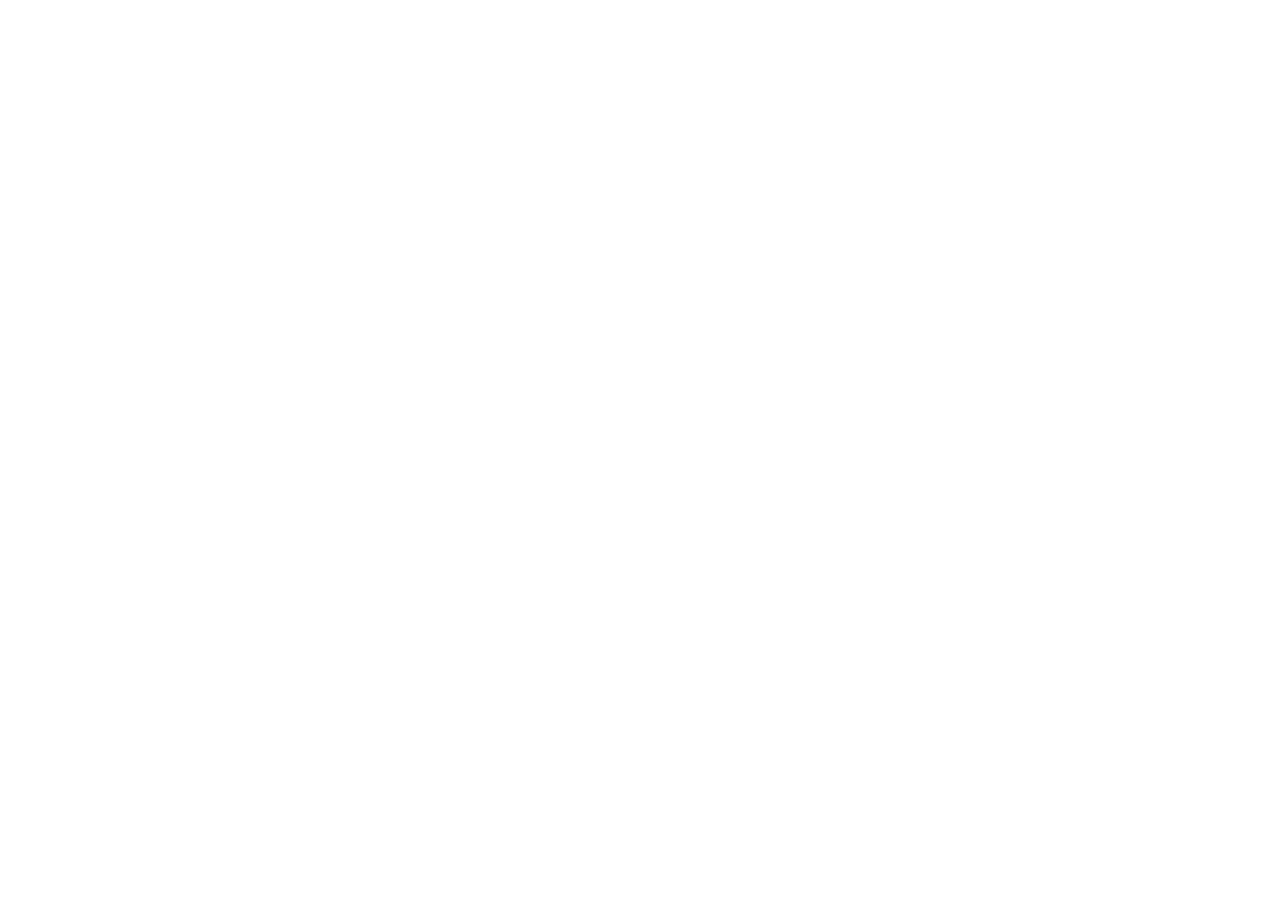
==== index.html @ 3525509f "first commit" ====
<!DOCTYPE html>
<html lang="en">
  <head>
    <meta charset="UTF-8" />
    <meta http-equiv="X-UA-Compatible" content="IE=edge" />
    <meta name="viewport" content="width=device-width, initial-scale=1.0" />
    <!-- fonts -->
    <link rel="preconnect" href="https://fonts.googleapis.com" />
    <link rel="preconnect" href="https://fonts.gstatic.com" crossorigin />
    <link
      href="https://fonts.googleapis.com/css2?family=Source+Sans+Pro:wght@300;400;700&display=swap"
      rel="stylesheet"
    />
    <!-- Icons -->
    <!-- Stylesheet -->
    <title>Furnate</title>
  </head>
  <body>
    <!-- jquery -->
  </body>
</html>
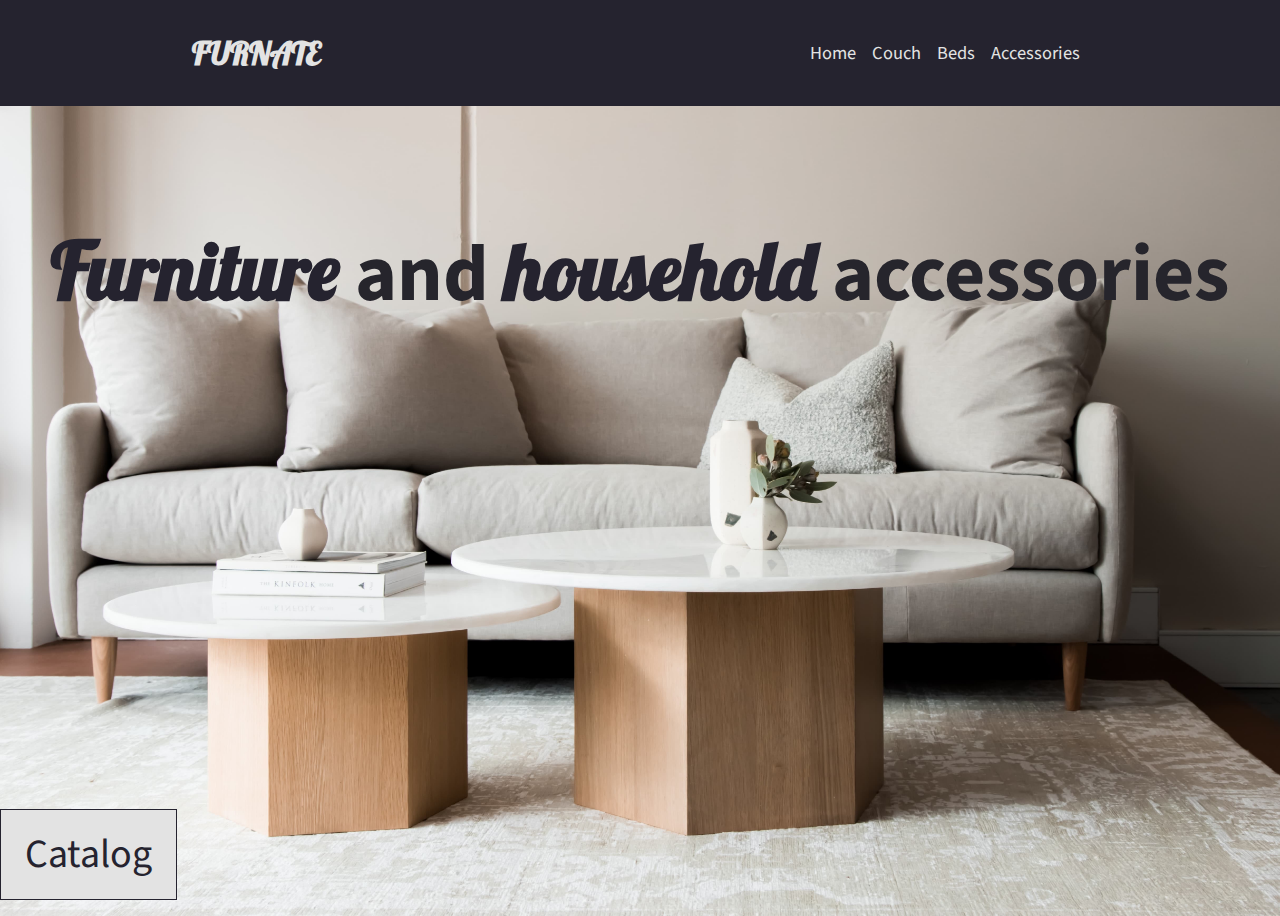
==== commit b3adcfa3: "header section done and responsive" ====
--- a/index.html
+++ b/index.html
@@ -8,14 +8,59 @@
     <link rel="preconnect" href="https://fonts.googleapis.com" />
     <link rel="preconnect" href="https://fonts.gstatic.com" crossorigin />
     <link
-      href="https://fonts.googleapis.com/css2?family=Source+Sans+Pro:wght@300;400;700&display=swap"
+      href="https://fonts.googleapis.com/css2?family=Lobster&family=Source+Sans+Pro:wght@300;400;700&display=swap"
       rel="stylesheet"
     />
     <!-- Icons -->
+    <link
+      rel="stylesheet"
+      href="https://cdnjs.cloudflare.com/ajax/libs/font-awesome/6.1.1/css/all.min.css"
+      integrity="sha512-KfkfwYDsLkIlwQp6LFnl8zNdLGxu9YAA1QvwINks4PhcElQSvqcyVLLD9aMhXd13uQjoXtEKNosOWaZqXgel0g=="
+      crossorigin="anonymous"
+      referrerpolicy="no-referrer"
+    />
     <!-- Stylesheet -->
+    <link rel="stylesheet" href="style.css" />
     <title>Furnate</title>
   </head>
   <body>
-    <!-- jquery -->
+    <!-- landing page -->
+    <header>
+      <nav class="nav">
+        <h1 class="logo">FURNATE</h1>
+        <button class="hamburger" id="hamburger">
+          <i class="menu menu-open fas fa-bars"></i>
+          <i class="menu menu-closed fa-solid fa-x"></i>
+        </button>
+        <ul class="nav-list" id="nav-ul">
+          <li><a href="#">Home</a></li>
+          <li><a href="#">Couch</a></li>
+          <li><a href="#">Beds</a></li>
+          <li><a href="#">Accessories</a></li>
+        </ul>
+      </nav>
+      <main class="landing">
+        <h1>
+          <span class="lobster">Furniture</span> and
+          <span class="lobster">household</span> accessories
+        </h1>
+        <a class="link-cta" href="#"
+          >Catalog
+          <span class="arrow"><i class="fa-solid fa-arrow-down-long"></i></span
+        ></a>
+      </main>
+    </header>
+
+    <!-- Catalog -->
+    <section id="couch" class="couch"></section>
+
+    <!-- beds -->
+    <section id="beds" class="beds"></section>
+
+    <!-- accessories -->
+    <section id="accessories" class="accessories"></section>
+
+    <!-- js -->
+    <script src="main.js"></script>
   </body>
 </html>
--- a/style.css
+++ b/style.css
@@ -0,0 +1,126 @@
+* {
+  margin: 0;
+  padding: 0;
+  box-sizing: border-box;
+}
+:root {
+  --primary-clr: hsl(249, 15%, 16%);
+  --secondary-clr: hsl(249, 9%, 16%);
+  --neutral-light-gray: hsl(0, 0%, 89%);
+  --neutral-gray: hsl(60, 2%, 74%);
+  --neutral-dark-gray: hsl(60, 1%, 35%);
+
+  /* fonts */
+  --lobster: "Lobster", cursive;
+  --source-sans-pro: "Source Sans Pro", sans-serif;
+}
+body {
+  font-family: var(--source-sans-pro);
+}
+i {
+  font-size: 2rem;
+}
+.lobster {
+  font-family: var(--lobster);
+  color: var(--primary-clr);
+}
+/* resets */
+
+ul {
+  list-style: none;
+}
+a {
+  color: var(--neutral-light-gray);
+  text-decoration: none;
+  transition: color 0.3s ease;
+}
+a:hover {
+  color: var(--neutral-dark-gray);
+}
+/* header */
+header {
+  background: var(--primary-clr);
+}
+.logo {
+  color: var(--neutral-light-gray);
+  font-family: var(--lobster);
+}
+.hamburger {
+  display: none;
+  background-color: transparent;
+  border: 0;
+  color: var(--neutral-light-gray);
+  cursor: pointer;
+  font-size: 1.25rem;
+}
+.nav {
+  display: flex;
+  justify-content: space-between;
+  align-items: center;
+  flex-wrap: wrap;
+  max-width: 70%;
+  margin: 0rem auto;
+  padding: 2rem 0;
+}
+.nav-list {
+  display: flex;
+  align-items: center;
+  flex-wrap: Wrap;
+}
+.nav-list li {
+  margin-left: 0.5rem;
+  font-size: 1.15rem;
+  margin: 0.5rem;
+}
+header main {
+  background: url("assets/landing-couch.jpg");
+  background-position: bottom center;
+  background-size: cover;
+  height: 90vh;
+}
+.landing h1 {
+  font-size: 5rem;
+  text-align: center;
+  padding-top: 7rem;
+  color: var(--secondary-clr);
+}
+.landing .link-cta {
+  font-size: 2.5rem;
+  background: var(--neutral-light-gray);
+  color: var(--primary-clr);
+  padding: 1rem 1.5rem;
+  position: absolute;
+  left: 0;
+  bottom: 0;
+
+  border: 1px solid var(--primary-clr);
+}
+.rotated {
+  transform: rotate(50deg);
+}
+.visible {
+  display: block;
+}
+.hidden {
+  display: none;
+}
+/* media queries */
+
+@media screen and (max-width: 767px) {
+  .nav-list {
+    display: none;
+    width: 100%;
+  }
+  .nav-list.show {
+    display: flex;
+    justify-content: center;
+    flex-direction: column;
+  }
+  .nav-list .show {
+    display: flex;
+  }
+
+  .hamburger {
+    display: block;
+  }
+}
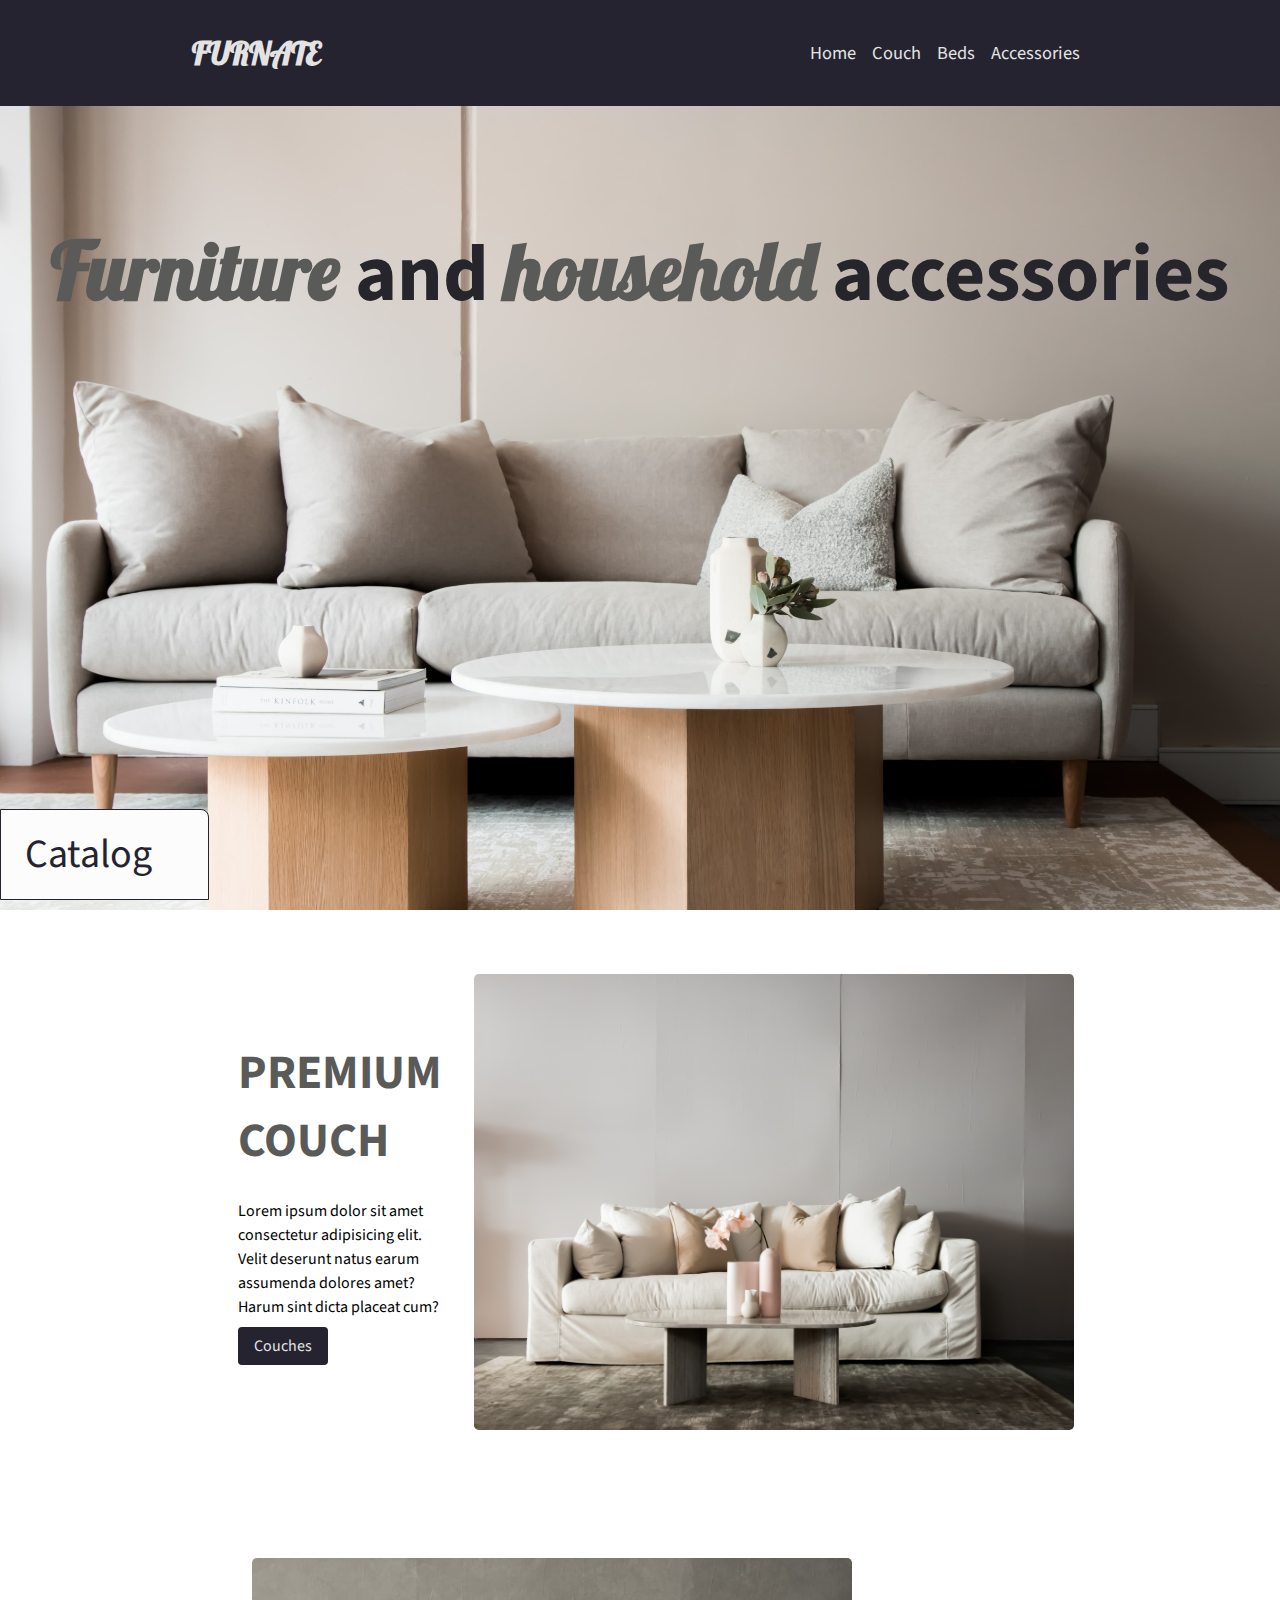
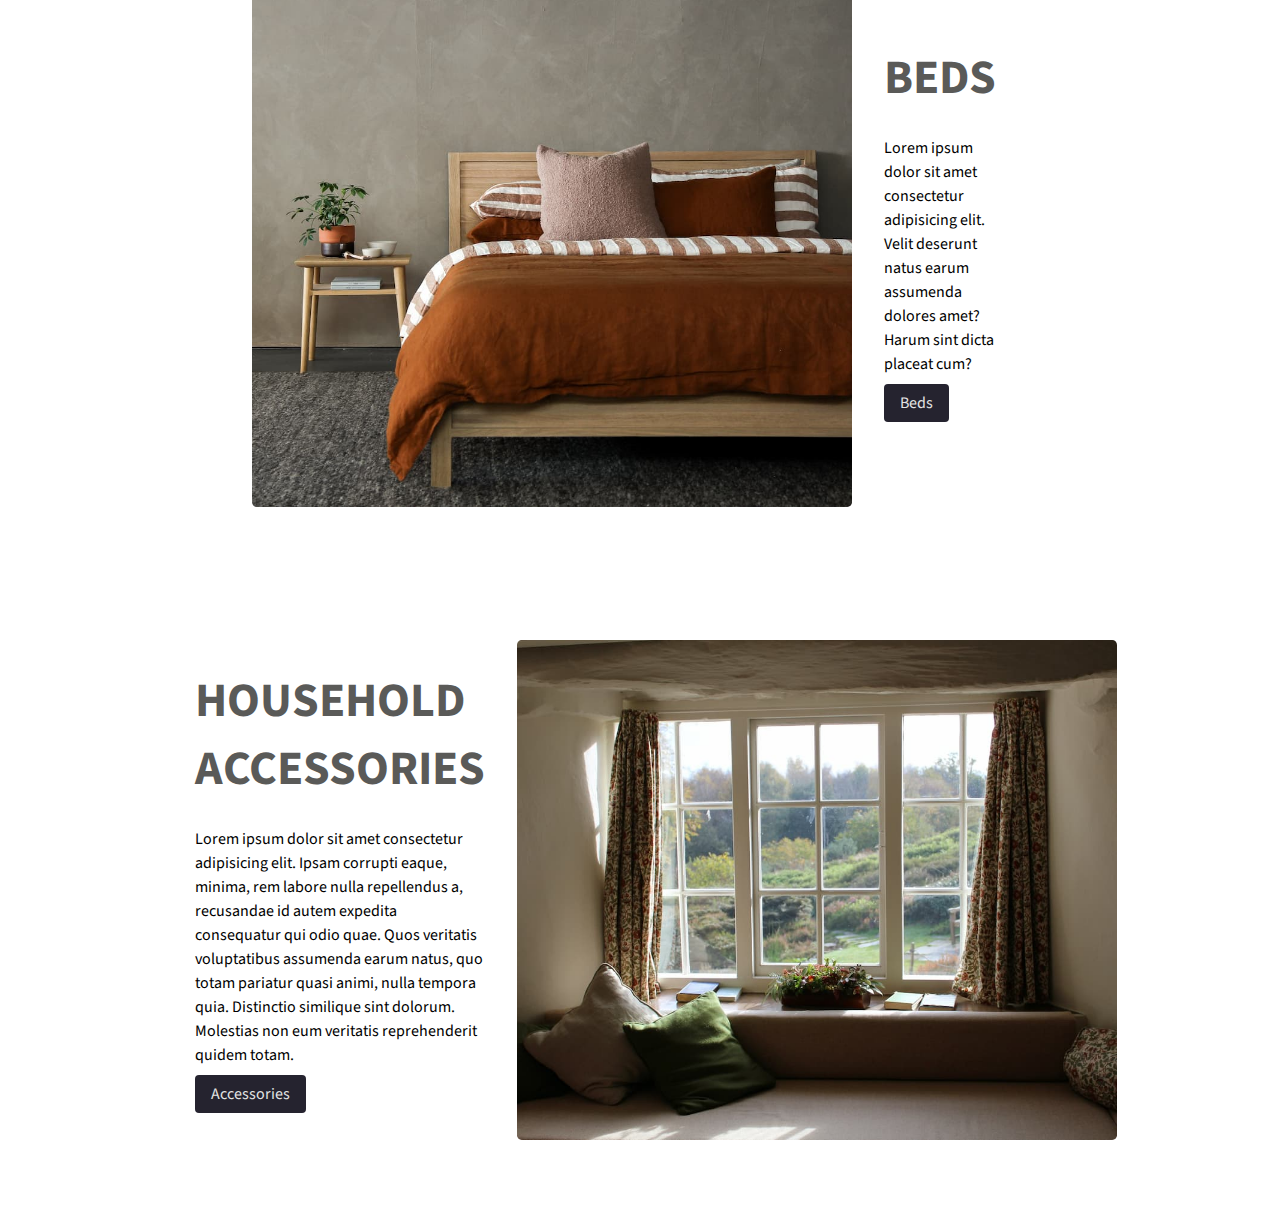
==== commit 08cd3fe7: "finished catalog, basic structure completed" ====
--- a/index.html
+++ b/index.html
@@ -21,7 +21,7 @@
     />
     <!-- Stylesheet -->
     <link rel="stylesheet" href="style.css" />
-    <title>Furnate</title>
+    <title>Furnate | Home</title>
   </head>
   <body>
     <!-- landing page -->
@@ -34,9 +34,9 @@
         </button>
         <ul class="nav-list" id="nav-ul">
           <li><a href="#">Home</a></li>
-          <li><a href="#">Couch</a></li>
-          <li><a href="#">Beds</a></li>
-          <li><a href="#">Accessories</a></li>
+          <li><a href="#couch">Couch</a></li>
+          <li><a href="#beds">Beds</a></li>
+          <li><a href="#accessories">Accessories</a></li>
         </ul>
       </nav>
       <main class="landing">
@@ -44,7 +44,7 @@
           <span class="lobster">Furniture</span> and
           <span class="lobster">household</span> accessories
         </h1>
-        <a class="link-cta" href="#"
+        <a class="link-cta" href="#couch"
           >Catalog
           <span class="arrow"><i class="fa-solid fa-arrow-down-long"></i></span
         ></a>
@@ -52,13 +52,61 @@
     </header>
 
     <!-- Catalog -->
-    <section id="couch" class="couch"></section>
+    <section id="couch" class="catalogs-section couch">
+      <div class="container">
+        <div class="content-type">
+          <h1 class="display-1">Premium Couch</h1>
+          <p>
+            Lorem ipsum dolor sit amet consectetur adipisicing elit. Velit
+            deserunt natus earum assumenda dolores amet? Harum sint dicta
+            placeat cum?
+          </p>
+          <a href="catalog/couch.html" class="btn">Couches</a>
+        </div>
+        <img class="content-img" src="assets/couch-catalog.jpg" alt="" />
+      </div>
+    </section>
 
     <!-- beds -->
-    <section id="beds" class="beds"></section>
+    <section id="beds" class="catalogs-section beds">
+      <div class="container">
+        <img
+          class="content-img middle-img"
+          src="assets/bed-catalog.jpg"
+          alt=""
+        />
+        <div class="content-type">
+          <h1 class="display-1">Beds</h1>
+          <p>
+            Lorem ipsum dolor sit amet consectetur adipisicing elit. Velit
+            deserunt natus earum assumenda dolores amet? Harum sint dicta
+            placeat cum?
+          </p>
+          <a href="catalog/bed.html" class="btn">Beds</a>
+        </div>
+      </div>
+    </section>
 
     <!-- accessories -->
-    <section id="accessories" class="accessories"></section>
+    <section id="accessories" class="catalogs-section accessories">
+      <div class="container">
+        <div class="content-type">
+          <h1 class="display-1">Household Accessories</h1>
+          <p>
+            Lorem ipsum dolor sit amet consectetur adipisicing elit. Ipsam
+            corrupti eaque, minima, rem labore nulla repellendus a, recusandae
+            id autem expedita consequatur qui odio quae. Quos veritatis
+            voluptatibus assumenda earum natus, quo totam pariatur quasi animi,
+            nulla tempora quia. Distinctio similique sint dolorum. Molestias non
+            eum veritatis reprehenderit quidem totam.
+          </p>
+          <a target="_blank" href="catalog/accessories.html" class="btn"
+            >Accessories</a
+          >
+        </div>
+        <img class="content-img" src="assets/accessories-catalog.jpg" alt="" />
+      </div>
+    </section>
 
     <!-- js -->
     <script src="main.js"></script>
--- a/style.css
+++ b/style.css
@@ -9,6 +9,7 @@
   --neutral-light-gray: hsl(0, 0%, 89%);
   --neutral-gray: hsl(60, 2%, 74%);
   --neutral-dark-gray: hsl(60, 1%, 35%);
+  --neutral-white: hsl(0, 0%, 99%);
 
   /* fonts */
   --lobster: "Lobster", cursive;
@@ -17,6 +18,9 @@
 body {
   font-family: var(--source-sans-pro);
 }
+html {
+  scroll-behavior: smooth;
+}
 i {
   font-size: 2rem;
 }
@@ -25,7 +29,6 @@
   color: var(--primary-clr);
 }
 /* resets */
-
 ul {
   list-style: none;
 }
@@ -36,6 +39,21 @@
 }
 a:hover {
   color: var(--neutral-dark-gray);
+}
+img {
+  max-width: 100%;
+}
+.btn {
+  display: inline-block;
+  padding: 0.5rem 1rem;
+  background: var(--primary-clr);
+  transition: all 0.3s ease;
+  border-radius: 0.25rem;
+  margin-top: 0.5rem;
+}
+.btn:hover {
+  color: var(--neutral-dark-gray);
+  background: var(--neutral-light-gray);
 }
 /* header */
 header {
@@ -53,6 +71,12 @@
   cursor: pointer;
   font-size: 1.25rem;
 }
+.visible {
+  display: block;
+}
+.hidden {
+  display: none;
+}
 .nav {
   display: flex;
   justify-content: space-between;
@@ -74,9 +98,9 @@
 }
 header main {
   background: url("assets/landing-couch.jpg");
-  background-position: bottom center;
+  background-position: center;
   background-size: cover;
-  height: 90vh;
+  height: 89.3vh;
 }
 .landing h1 {
   font-size: 5rem;
@@ -84,28 +108,92 @@
   padding-top: 7rem;
   color: var(--secondary-clr);
 }
+.landing span {
+  color: var(--neutral-dark-gray);
+}
 .landing .link-cta {
   font-size: 2.5rem;
-  background: var(--neutral-light-gray);
+  background: var(--neutral-white);
   color: var(--primary-clr);
   padding: 1rem 1.5rem;
   position: absolute;
   left: 0;
   bottom: 0;
-
+  border-top-right-radius: 0.5rem;
   border: 1px solid var(--primary-clr);
-}
-.rotated {
-  transform: rotate(50deg);
-}
-.visible {
+  display: flex;
+  align-items: center;
+}
+.arrow {
+  animation: bounce 2s 4 ease-in-out;
   display: block;
-}
-.hidden {
-  display: none;
-}
-/* media queries */
-
+  padding: 0 1rem;
+}
+
+/* catalog sections */
+.catalogs-section {
+  display: flex;
+  width: 100%;
+}
+.container {
+  display: flex;
+  justify-content: center;
+  align-items: Center;
+  margin: 4rem auto;
+  max-width: 60%;
+}
+.content-type {
+  height: 100%;
+  padding-right: 10rem;
+  margin: 0 auto;
+  display: flex;
+  flex-direction: column;
+  justify-content: center;
+  padding: 2rem;
+}
+.btn {
+  align-self: flex-start;
+}
+.content-type h1 {
+  font-size: 3rem;
+  text-transform: uppercase;
+  color: var(--neutral-dark-gray);
+}
+.content-type p {
+  line-height: 1.5;
+  padding-top: 1.5rem;
+}
+.content-img {
+  width: 600px;
+  border-radius: 0.3rem;
+}
+.container img,
+.btn {
+  transition: transform 0.3s ease;
+}
+.container img:hover,
+.btn:hover {
+  transform: scale(0.95);
+}
+
+/* media queries and keyframes */
+@keyframes bounce {
+  0%,
+  20%,
+  50%,
+  80%,
+  100% {
+    transform: translateY(0);
+  }
+  40% {
+    transform: translateY(-25px);
+  }
+  60% {
+    transform: translateY(-15px);
+  }
+}
+
+/* mobile */
 @media screen and (max-width: 767px) {
   .nav-list {
     display: none;
@@ -119,8 +207,21 @@
   .nav-list .show {
     display: flex;
   }
-
   .hamburger {
     display: block;
   }
-}
+  .landing h1 {
+    font-size: 3rem;
+  }
+}
+/* laptops */
+@media only screen and (min-width: 768px) and (max-width: 1024px) {
+  .landing .link-cta {
+    padding: 1rem 1.5rem;
+    margin: 0;
+  }
+
+  .arrow {
+    padding: 0 0.5rem;
+  }
+}
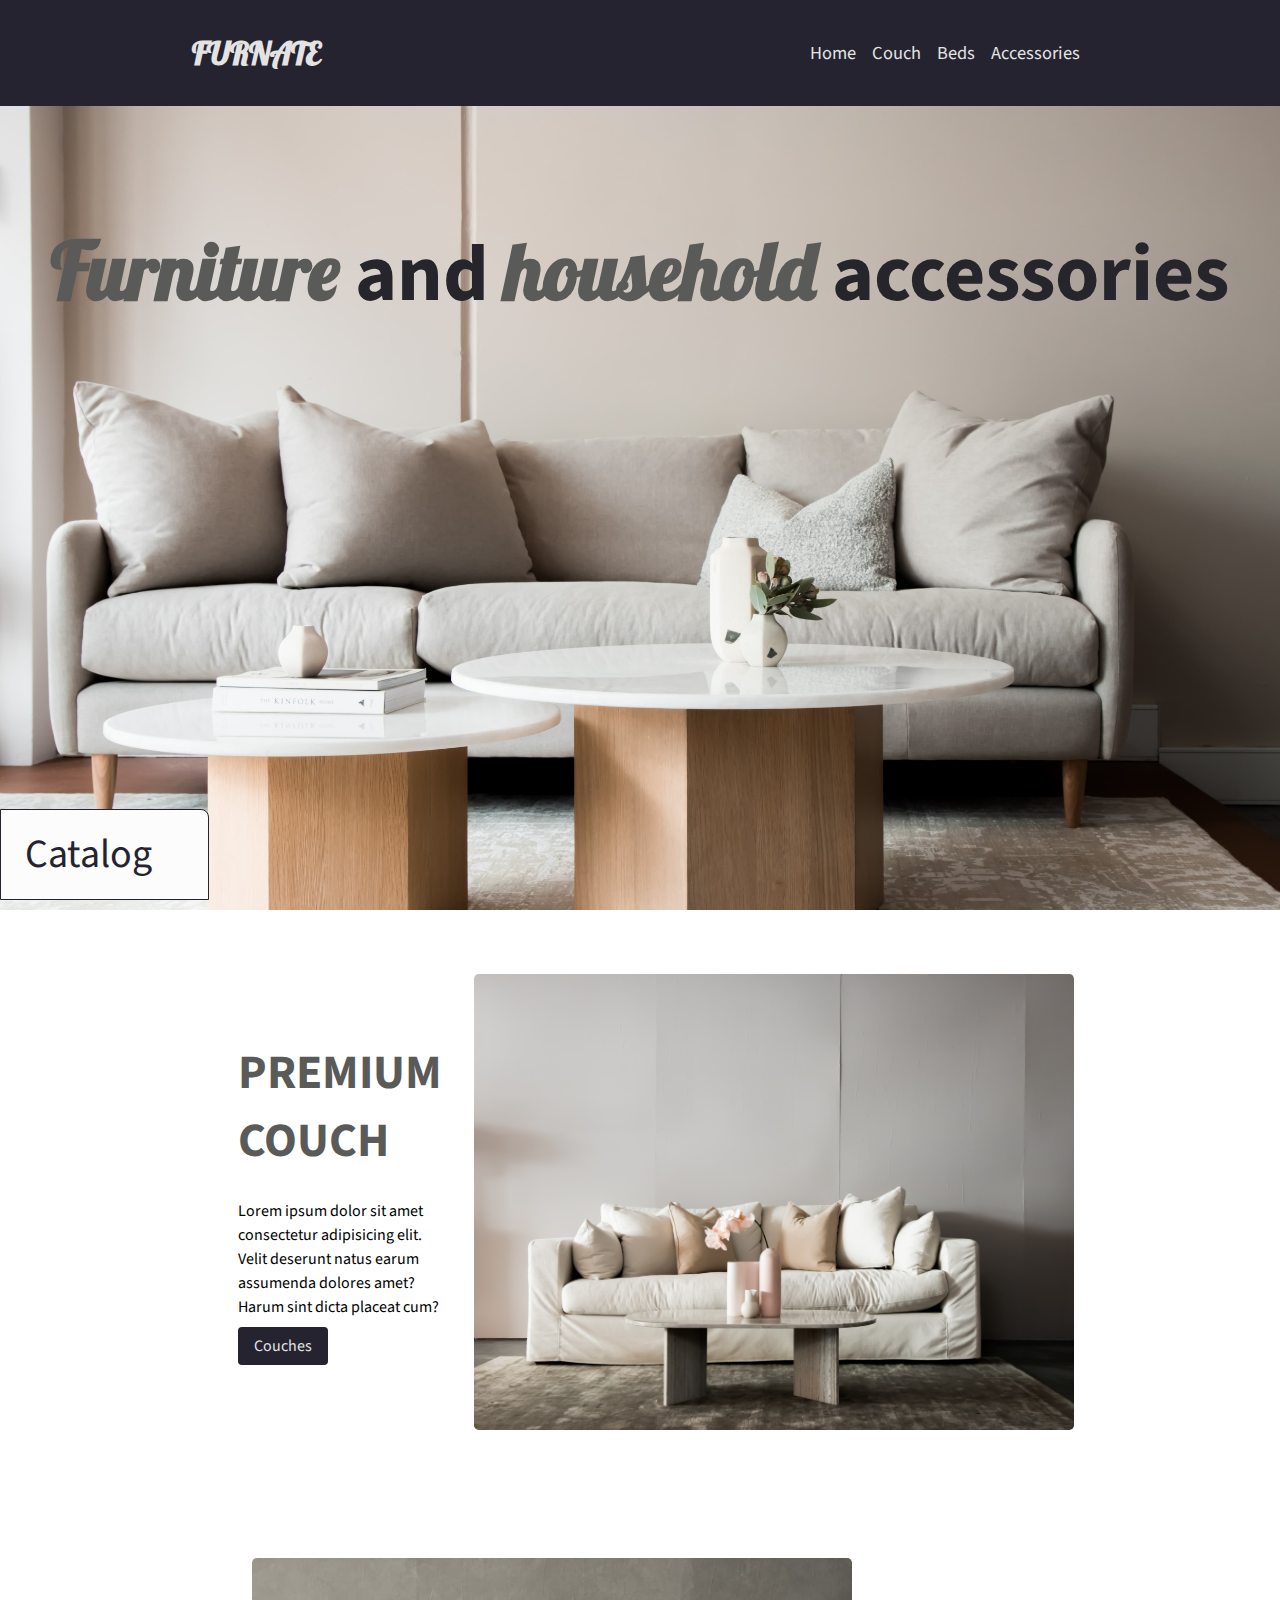
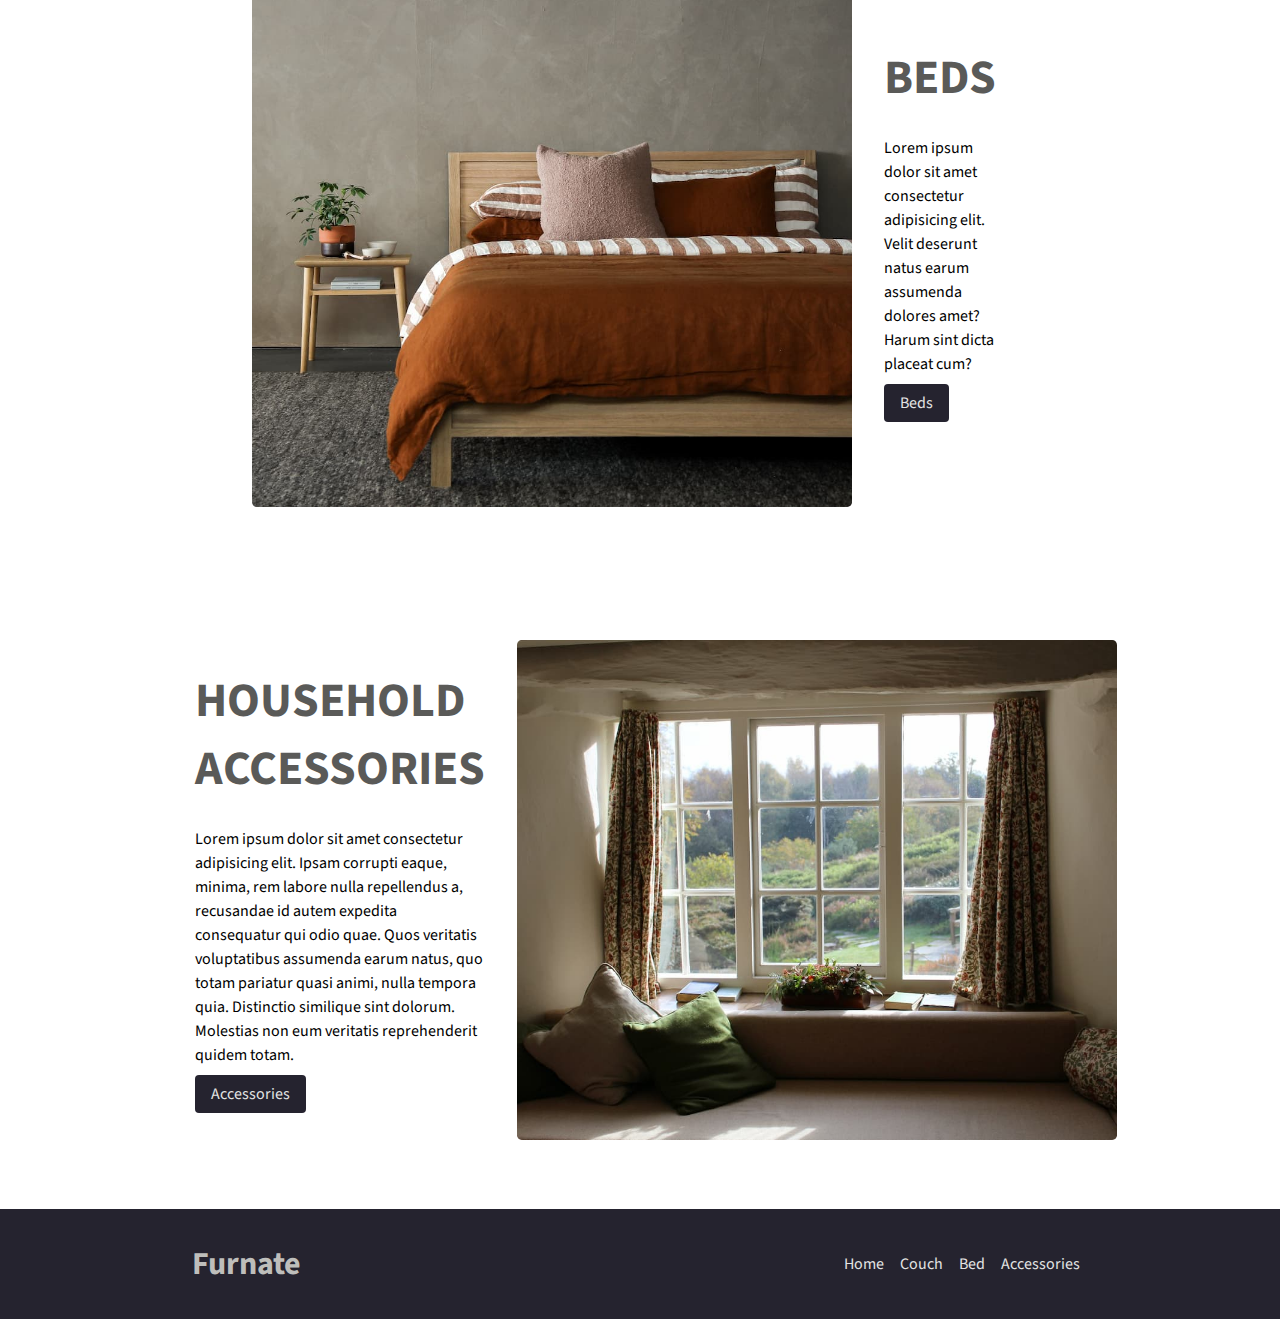
==== commit 0e659b6d: "completed catalog pages" ====
--- a/index.html
+++ b/index.html
@@ -33,7 +33,7 @@
           <i class="menu menu-closed fa-solid fa-x"></i>
         </button>
         <ul class="nav-list" id="nav-ul">
-          <li><a href="#">Home</a></li>
+          <li><a href="index.html">Home</a></li>
           <li><a href="#couch">Couch</a></li>
           <li><a href="#beds">Beds</a></li>
           <li><a href="#accessories">Accessories</a></li>
@@ -100,14 +100,25 @@
             nulla tempora quia. Distinctio similique sint dolorum. Molestias non
             eum veritatis reprehenderit quidem totam.
           </p>
-          <a target="_blank" href="catalog/accessories.html" class="btn"
-            >Accessories</a
-          >
+          <a href="catalog/accessories.html" class="btn">Accessories</a>
         </div>
         <img class="content-img" src="assets/accessories-catalog.jpg" alt="" />
       </div>
     </section>
 
+    <!-- footer -->
+    <footer>
+      <div class="footer-container">
+        <h1 class="display-1">Furnate</h1>
+        <ul class="footer-nav">
+          <li><a href="index.html">Home</a></li>
+          <li><a href="catalog/couch.html">Couch</a></li>
+          <li><a href="catalog/bed.html">Bed</a></li>
+          <li><a href="catalog/accessories.html">Accessories</a></li>
+        </ul>
+      </div>
+    </footer>
+
     <!-- js -->
     <script src="main.js"></script>
   </body>
--- a/style.css
+++ b/style.css
@@ -175,6 +175,27 @@
 .btn:hover {
   transform: scale(0.95);
 }
+/* footer */
+footer {
+  background: var(--primary-clr);
+}
+footer h1 {
+  color: var(--neutral-gray);
+}
+.footer-container {
+  display: flex;
+  align-items: center;
+  justify-content: space-between;
+  max-width: 70%;
+  margin: 0 auto;
+  padding: 2rem 0;
+}
+.footer-nav {
+  display: flex;
+}
+footer li {
+  margin: 0 0.5rem;
+}
 
 /* media queries and keyframes */
 @keyframes bounce {
@@ -213,7 +234,11 @@
   .landing h1 {
     font-size: 3rem;
   }
-}
+  .footer-nav {
+    display: block;
+  }
+}
+
 /* laptops */
 @media only screen and (min-width: 768px) and (max-width: 1024px) {
   .landing .link-cta {
